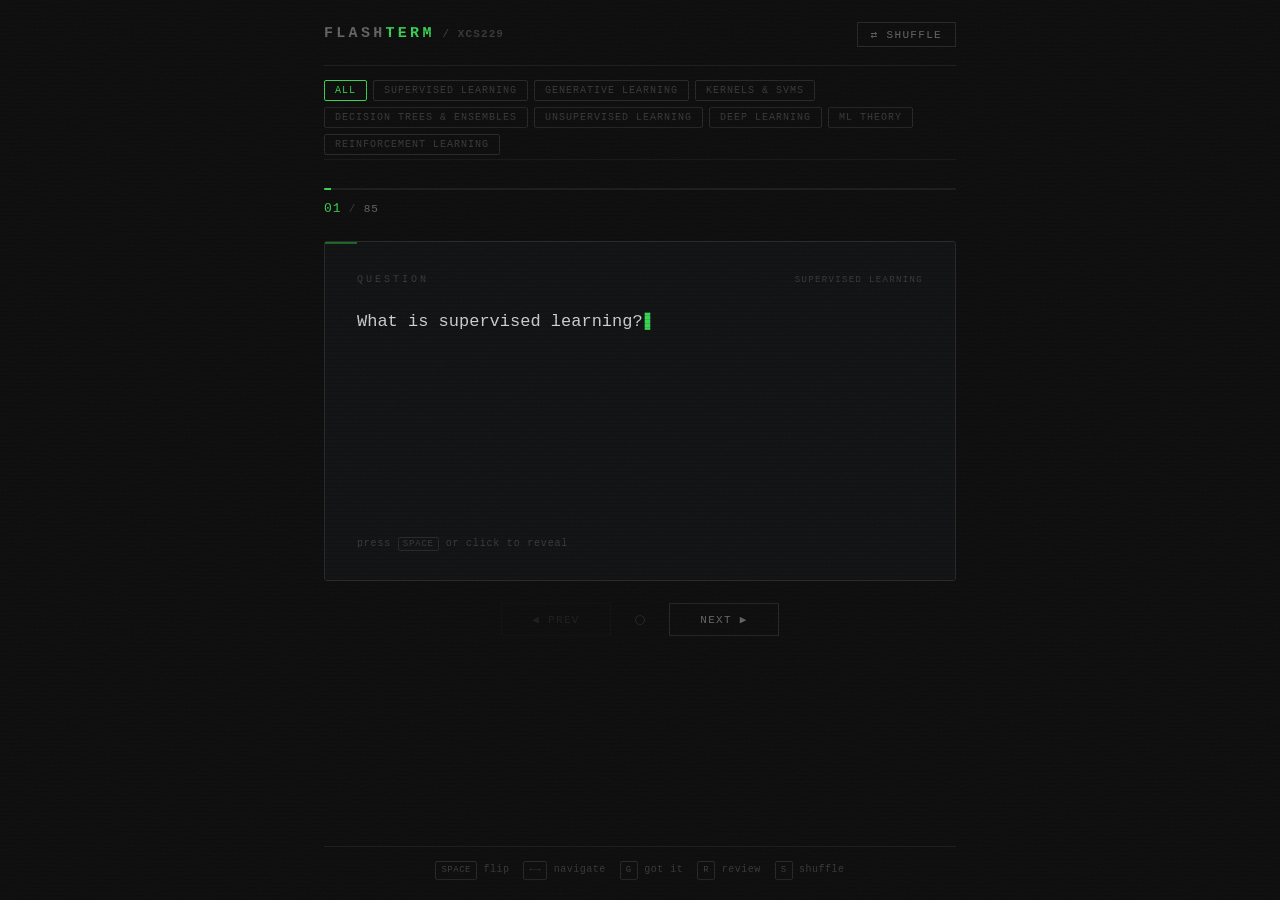
==== index.html @ 0ea3d65e "initial commit" ====
<!DOCTYPE html>
<html lang="en">
<head>
  <meta charset="UTF-8">
  <meta name="viewport" content="width=device-width, initial-scale=1.0, user-scalable=no">
  <meta name="theme-color" content="#0d0d0d">
  <meta name="apple-mobile-web-app-capable" content="yes">
  <meta name="apple-mobile-web-app-status-bar-style" content="black">
  <meta name="apple-mobile-web-app-title" content="FlashTerm">
  <meta name="description" content="XCS229 Machine Learning flashcards">
  <title>FlashTerm — XCS229</title>
  <link rel="stylesheet" href="style.css">
  <link rel="manifest" href="manifest.json">
</head>
<body>

  <div class="scanlines" aria-hidden="true"></div>

  <div class="app">

    <header class="header">
      <div class="logo">FLASH<span class="logo-accent">TERM</span><span class="logo-sub"> / XCS229</span></div>
      <div class="header-controls">
        <button id="shuffleBtn" class="ctrl-btn" aria-label="Toggle shuffle mode" aria-pressed="false">
          &#x21C4; SHUFFLE
        </button>
      </div>
    </header>

    <!-- Category filter -->
    <nav class="cat-nav" id="catNav" aria-label="Filter by topic">
      <button class="cat-btn active" data-cat="all">ALL</button>
      <!-- populated by app.js from CATEGORIES -->
    </nav>

    <main class="main">

      <div class="progress-track">
        <div class="progress-bar">
          <div class="progress-fill" id="progressFill"></div>
        </div>
        <div class="progress-meta">
          <span class="progress-counter">
            <span id="progressCurrent" class="counter-current">01</span>
            <span class="counter-sep"> / </span>
            <span id="progressTotal" class="counter-total">00</span>
          </span>
          <span id="progressStats" class="progress-stats"></span>
        </div>
      </div>

      <div
        class="card-scene"
        id="cardScene"
        role="button"
        tabindex="0"
        aria-label="Flashcard — click or press Space to flip"
      >
        <div class="card" id="card">

          <div class="card-face card-front">
            <div class="face-header">
              <span class="face-label">QUESTION</span>
              <span class="face-cat-tag" id="faceCatTag"></span>
            </div>
            <div class="face-content" id="questionText"></div>
            <div class="face-hint">press <kbd>SPACE</kbd> or click to reveal</div>
          </div>

          <div class="card-face card-back">
            <div class="face-header">
              <span class="face-label face-label--answer">ANSWER</span>
              <span class="face-cat-tag" id="faceCatTagBack"></span>
            </div>
            <div class="face-content" id="answerText"></div>
            <div class="card-actions">
              <button id="gotItBtn" class="mark-btn mark-btn--got" aria-label="Mark as got it">
                &#x2713; GOT IT
              </button>
              <button id="reviewBtn" class="mark-btn mark-btn--review" aria-label="Mark for review">
                &#x21BA; REVIEW
              </button>
            </div>
          </div>

        </div>
      </div>

      <div class="nav-row">
        <button id="prevBtn" class="nav-btn" aria-label="Previous card" disabled>&#9664; PREV</button>
        <div class="status-pip" id="statusPip" aria-label="Card status"></div>
        <button id="nextBtn" class="nav-btn" aria-label="Next card">NEXT &#9654;</button>
      </div>

    </main>

    <footer class="footer">
      <div class="kbd-row">
        <span><kbd>SPACE</kbd> flip</span>
        <span><kbd>&#8592;&#8594;</kbd> navigate</span>
        <span><kbd>G</kbd> got it</span>
        <span><kbd>R</kbd> review</span>
        <span><kbd>S</kbd> shuffle</span>
      </div>
    </footer>

  </div>

  <script src="cards.js"></script>
  <script src="app.js"></script>
</body>
</html>
---- style.css ----
/* ─── Reset ────────────────────────────────────────────────────────────────── */
*, *::before, *::after { box-sizing: border-box; margin: 0; padding: 0; }

/* ─── Tokens ────────────────────────────────────────────────────────────────── */
:root {
  --bg:           #0d0d0d;
  --bg-card:      #111213;
  --bg-card-ans:  #0a120a;
  --green:        #39d353;
  --green-glow:   rgba(57, 211, 83, 0.35);
  --green-dim:    #1d6b2a;
  --amber:        #e8a000;
  --amber-glow:   rgba(232, 160, 0, 0.35);
  --amber-dim:    #7a5000;
  --text:         #d0d0d0;
  --text-mid:     #666;
  --text-dim:     #3a3a3a;
  --border:       #1c1c1c;
  --border-mid:   #282828;
  --mono:         'Courier New', Courier, monospace;
  --flip-dur:     0.55s;
  --flip-ease:    cubic-bezier(0.4, 0, 0.2, 1);
}

/* ─── Base ──────────────────────────────────────────────────────────────────── */
html, body {
  height: 100%;
  background: var(--bg);
  color: var(--text);
  font-family: var(--mono);
  font-size: 14px;
  line-height: 1.65;
  -webkit-font-smoothing: antialiased;
}

/* ─── Scanlines overlay ─────────────────────────────────────────────────────── */
.scanlines {
  position: fixed;
  inset: 0;
  background: repeating-linear-gradient(
    to bottom,
    transparent 0px,
    transparent 3px,
    rgba(0,0,0,0.13) 3px,
    rgba(0,0,0,0.13) 4px
  );
  pointer-events: none;
  z-index: 9999;
}

/* Subtle grain via SVG noise */
body::after {
  content: '';
  position: fixed;
  inset: 0;
  background-image: url("data:image/svg+xml,%3Csvg xmlns='http://www.w3.org/2000/svg' width='300' height='300'%3E%3Cfilter id='n'%3E%3CfeTurbulence type='fractalNoise' baseFrequency='0.75' numOctaves='4' stitchTiles='stitch'/%3E%3C/filter%3E%3Crect width='300' height='300' filter='url(%23n)' opacity='0.035'/%3E%3C/svg%3E");
  pointer-events: none;
  z-index: 9998;
  opacity: 1;
}

/* ─── App shell ─────────────────────────────────────────────────────────────── */
.app {
  min-height: 100dvh;
  display: flex;
  flex-direction: column;
  max-width: 680px;
  margin: 0 auto;
  padding: 0 24px;
}

/* ─── Header ────────────────────────────────────────────────────────────────── */
.header {
  display: flex;
  justify-content: space-between;
  align-items: center;
  padding: 22px 0 18px;
  border-bottom: 1px solid var(--border);
}

.logo {
  font-size: 15px;
  font-weight: bold;
  letter-spacing: 0.22em;
  color: var(--text-mid);
  user-select: none;
}
.logo-accent { color: var(--green); }
.logo-sub    { color: var(--text-dim); font-size: 11px; letter-spacing: 0.1em; }

.ctrl-btn {
  background: transparent;
  border: 1px solid var(--border-mid);
  color: var(--text-mid);
  font-family: var(--mono);
  font-size: 11px;
  letter-spacing: 0.12em;
  padding: 5px 13px;
  cursor: pointer;
  transition: color 0.15s, border-color 0.15s, text-shadow 0.15s;
  user-select: none;
}
.ctrl-btn:hover {
  border-color: var(--green-dim);
  color: var(--green);
}
.ctrl-btn.active {
  border-color: var(--green);
  color: var(--green);
  text-shadow: 0 0 10px var(--green);
}

/* ─── Category nav ──────────────────────────────────────────────────────────── */
.cat-nav {
  display: flex;
  flex-wrap: wrap;
  gap: 6px;
  padding: 14px 0 4px;
  border-bottom: 1px solid var(--border);
}

.cat-btn {
  background: transparent;
  border: 1px solid var(--border-mid);
  color: var(--text-dim);
  font-family: var(--mono);
  font-size: 10px;
  letter-spacing: 0.1em;
  padding: 4px 10px;
  cursor: pointer;
  border-radius: 2px;
  transition: color 0.15s, border-color 0.15s;
  user-select: none;
  white-space: nowrap;
}
.cat-btn:hover {
  border-color: var(--green-dim);
  color: var(--text-mid);
}
.cat-btn.active {
  border-color: var(--green);
  color: var(--green);
}

/* ─── Category tag on card face ─────────────────────────────────────────────── */
.face-header {
  display: flex;
  align-items: baseline;
  justify-content: space-between;
  margin-bottom: 18px;
}
.face-cat-tag {
  font-size: 9px;
  letter-spacing: 0.15em;
  color: var(--text-dim);
  text-transform: uppercase;
}

/* ─── Main ──────────────────────────────────────────────────────────────────── */
.main {
  flex: 1;
  display: flex;
  flex-direction: column;
  align-items: stretch;
  padding: 28px 0 20px;
  gap: 22px;
}

/* ─── Progress ──────────────────────────────────────────────────────────────── */
.progress-track { display: flex; flex-direction: column; gap: 8px; }

.progress-bar {
  height: 2px;
  background: var(--border);
  border-radius: 1px;
  overflow: hidden;
}
.progress-fill {
  height: 100%;
  background: var(--green);
  box-shadow: 0 0 8px var(--green-glow);
  transition: width 0.35s ease;
  will-change: width;
}

.progress-meta {
  display: flex;
  justify-content: space-between;
  align-items: baseline;
  font-size: 11px;
  letter-spacing: 0.08em;
}
.progress-counter { color: var(--text-mid); }
.counter-current  { color: var(--green); font-size: 13px; }
.counter-sep      { color: var(--text-dim); }
.counter-total    { color: var(--text-mid); }

.progress-stats {
  color: var(--text-dim);
  font-size: 11px;
  letter-spacing: 0.06em;
}
.progress-stats .stat-got    { color: var(--green-dim); }
.progress-stats .stat-review { color: var(--amber-dim); }

/* ─── Card scene ────────────────────────────────────────────────────────────── */
.card-scene {
  perspective: 1400px;
  cursor: pointer;
  outline: none;
  border-radius: 3px;
}
.card-scene:focus-visible .card {
  outline: 1px solid var(--green);
  outline-offset: 3px;
}

.card {
  position: relative;
  width: 100%;
  min-height: 340px;
  transform-style: preserve-3d;
  transition: transform var(--flip-dur) var(--flip-ease);
  will-change: transform;
}
.card.flipped { transform: rotateY(180deg); }

/* ─── Card faces ────────────────────────────────────────────────────────────── */
.card-face {
  position: absolute;
  inset: 0;
  min-height: 340px;
  display: flex;
  flex-direction: column;
  padding: 30px 32px 28px;
  border: 1px solid var(--border-mid);
  border-radius: 3px;
  backface-visibility: hidden;
  -webkit-backface-visibility: hidden;
}

.card-front {
  background: var(--bg-card);
  justify-content: space-between;
}

.card-back {
  background: var(--bg-card-ans);
  border-color: var(--green-dim);
  transform: rotateY(180deg);
  justify-content: space-between;
}

/* Corner accent lines */
.card-front::before,
.card-back::before {
  content: '';
  position: absolute;
  top: 0; left: 0;
  width: 32px; height: 2px;
  background: var(--green-dim);
}
.card-back::before { background: var(--green); }

.face-label {
  font-size: 10px;
  letter-spacing: 0.3em;
  color: var(--text-dim);
  user-select: none;
}
.face-label--answer { color: var(--green); }

.face-content {
  font-size: 17px;
  line-height: 1.75;
  color: var(--text);
  flex: 1;
}

/* Blinking cursor on question face */
.card-front .face-content::after {
  content: '▋';
  display: inline-block;
  color: var(--green);
  animation: cursor-blink 1.1s step-end infinite;
  margin-left: 2px;
  font-size: 0.85em;
}

@keyframes cursor-blink {
  0%, 100% { opacity: 1; }
  50%       { opacity: 0; }
}

.face-hint {
  font-size: 10px;
  color: var(--text-dim);
  letter-spacing: 0.08em;
  margin-top: 16px;
  user-select: none;
}
.face-hint kbd {
  border: 1px solid var(--border-mid);
  padding: 1px 4px;
  border-radius: 2px;
  font-family: var(--mono);
  font-size: 9px;
  color: var(--text-dim);
}

/* ─── Card actions (back face) ──────────────────────────────────────────────── */
.card-actions {
  display: flex;
  gap: 10px;
  margin-top: 24px;
  padding-top: 20px;
  border-top: 1px solid var(--border);
}

.mark-btn {
  flex: 1;
  background: transparent;
  font-family: var(--mono);
  font-size: 11px;
  letter-spacing: 0.14em;
  padding: 10px 8px;
  cursor: pointer;
  transition: color 0.15s, border-color 0.15s, background 0.15s, text-shadow 0.15s;
  border-radius: 2px;
  user-select: none;
}

.mark-btn--got {
  border: 1px solid var(--green-dim);
  color: var(--green-dim);
}
.mark-btn--got:hover,
.mark-btn--got.active {
  border-color: var(--green);
  color: var(--green);
  background: rgba(57, 211, 83, 0.06);
  text-shadow: 0 0 10px var(--green-glow);
}

.mark-btn--review {
  border: 1px solid var(--amber-dim);
  color: var(--amber-dim);
}
.mark-btn--review:hover,
.mark-btn--review.active {
  border-color: var(--amber);
  color: var(--amber);
  background: rgba(232, 160, 0, 0.06);
  text-shadow: 0 0 10px var(--amber-glow);
}

/* ─── Nav row ───────────────────────────────────────────────────────────────── */
.nav-row {
  display: flex;
  align-items: center;
  justify-content: center;
  gap: 24px;
}

.nav-btn {
  background: transparent;
  border: 1px solid var(--border-mid);
  color: var(--text-mid);
  font-family: var(--mono);
  font-size: 11px;
  letter-spacing: 0.12em;
  padding: 9px 22px;
  cursor: pointer;
  min-width: 110px;
  transition: color 0.15s, border-color 0.15s;
  user-select: none;
}
.nav-btn:hover:not(:disabled) {
  border-color: var(--text-mid);
  color: var(--text);
}
.nav-btn:disabled {
  opacity: 0.2;
  cursor: default;
}

/* Status pip */
.status-pip {
  width: 10px;
  height: 10px;
  border-radius: 50%;
  border: 1px solid var(--border-mid);
  flex-shrink: 0;
  transition: background 0.2s, border-color 0.2s, box-shadow 0.2s;
}
.status-pip.got    {
  background: var(--green);
  border-color: var(--green);
  box-shadow: 0 0 8px var(--green-glow);
}
.status-pip.review {
  background: var(--amber);
  border-color: var(--amber);
  box-shadow: 0 0 8px var(--amber-glow);
}

/* ─── Footer ────────────────────────────────────────────────────────────────── */
.footer {
  padding: 14px 0 20px;
  border-top: 1px solid var(--border);
}

.kbd-row {
  display: flex;
  flex-wrap: wrap;
  justify-content: center;
  gap: 4px 14px;
  font-size: 10px;
  color: var(--text-dim);
  letter-spacing: 0.05em;
  user-select: none;
}
.kbd-row kbd {
  display: inline-block;
  border: 1px solid var(--border-mid);
  padding: 1px 5px;
  border-radius: 2px;
  font-family: var(--mono);
  font-size: 9px;
  color: #3e3e3e;
}

/* ─── Responsive ────────────────────────────────────────────────────────────── */
@media (max-width: 480px) {
  .app { padding: 0 16px; }

  .face-content { font-size: 15px; }

  .card-face { padding: 24px 22px 22px; }

  .main { gap: 18px; padding: 20px 0 16px; }

  .nav-btn { min-width: 90px; padding: 9px 14px; }
}
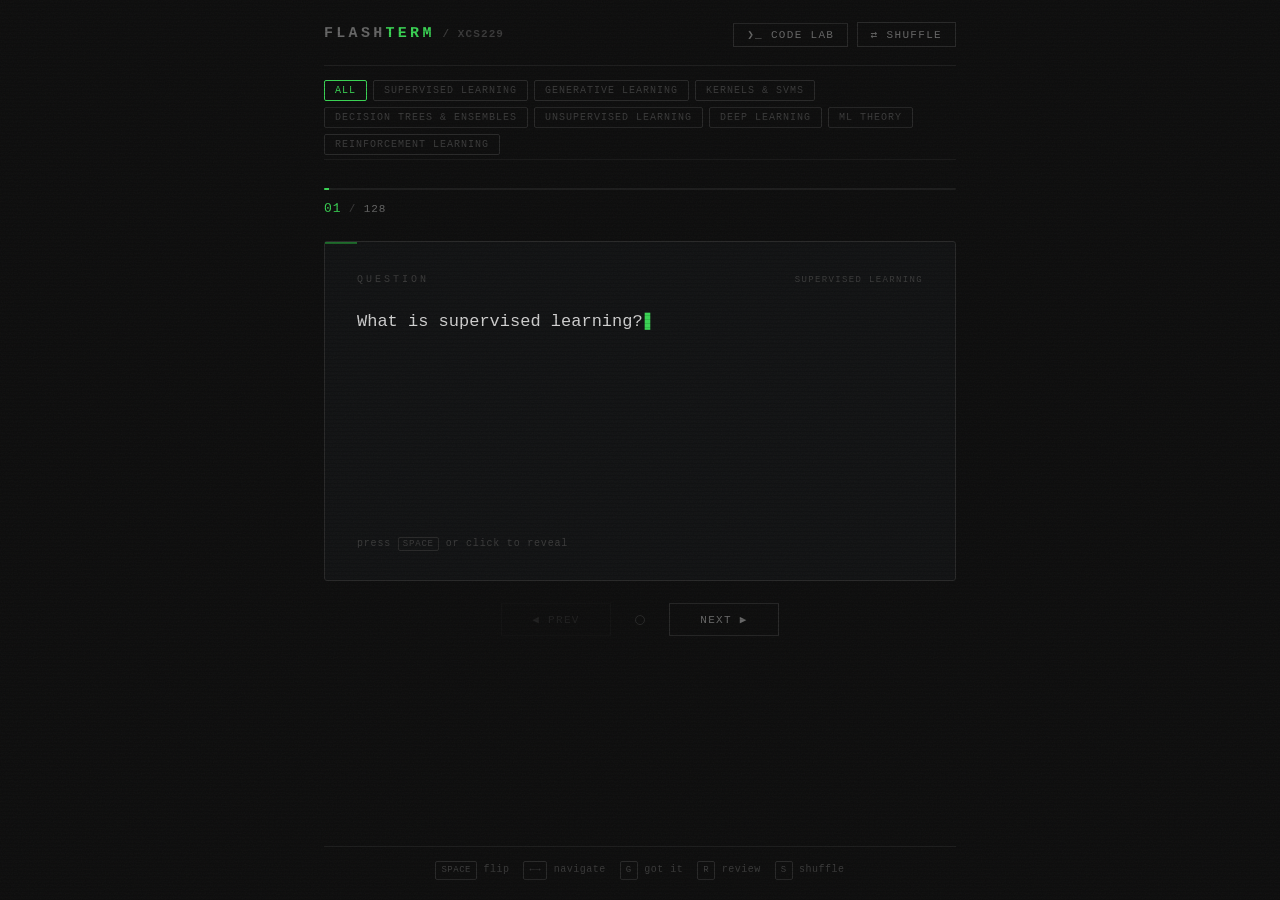
==== commit c6ae0c25: "add coding challenges" ====
--- a/index.html
+++ b/index.html
@@ -21,6 +21,7 @@
     <header class="header">
       <div class="logo">FLASH<span class="logo-accent">TERM</span><span class="logo-sub"> / XCS229</span></div>
       <div class="header-controls">
+        <a href="code.html" class="ctrl-btn" style="text-decoration:none">&#x276F;_ CODE LAB</a>
         <button id="shuffleBtn" class="ctrl-btn" aria-label="Toggle shuffle mode" aria-pressed="false">
           &#x21C4; SHUFFLE
         </button>
@@ -64,7 +65,10 @@
               <span class="face-cat-tag" id="faceCatTag"></span>
             </div>
             <div class="face-content" id="questionText"></div>
-            <div class="face-hint">press <kbd>SPACE</kbd> or click to reveal</div>
+            <div class="face-hint">
+              <span class="kbd-hint">press <kbd>SPACE</kbd> or click to reveal</span>
+              <span class="touch-hint">tap to reveal</span>
+            </div>
           </div>
 
           <div class="card-face card-back">
--- a/style.css
+++ b/style.css
@@ -117,6 +117,7 @@
   gap: 6px;
   padding: 14px 0 4px;
   border-bottom: 1px solid var(--border);
+  /* on mobile this becomes a horizontal scroll strip */
 }
 
 .cat-btn {
@@ -307,6 +308,14 @@
   font-size: 9px;
   color: var(--text-dim);
 }
+/* on touch devices, replace keyboard hint with "tap" */
+@media (hover: none) and (pointer: coarse) {
+  .face-hint .kbd-hint { display: none; }
+  .face-hint .touch-hint { display: inline; }
+}
+@media (hover: hover) {
+  .face-hint .touch-hint { display: none; }
+}
 
 /* ─── Card actions (back face) ──────────────────────────────────────────────── */
 .card-actions {
@@ -437,8 +446,28 @@
   .face-content { font-size: 15px; }
 
   .card-face { padding: 24px 22px 22px; }
+  .card-face, .card { min-height: 280px; }
 
   .main { gap: 18px; padding: 20px 0 16px; }
 
   .nav-btn { min-width: 90px; padding: 9px 14px; }
-}
+
+  /* category nav: single horizontal scroll row on mobile */
+  .cat-nav {
+    flex-wrap: nowrap;
+    overflow-x: auto;
+    -webkit-overflow-scrolling: touch;
+    scrollbar-width: none;
+    padding-bottom: 10px;
+    gap: 6px;
+  }
+  .cat-nav::-webkit-scrollbar { display: none; }
+  .cat-btn { flex-shrink: 0; padding: 5px 12px; font-size: 10px; }
+
+  /* hide keyboard shortcut bar — useless on touch */
+  .footer { display: none; }
+
+  /* bigger touch targets for mark buttons */
+  .mark-btn { padding: 14px 8px; font-size: 12px; }
+  .nav-btn  { padding: 12px 14px; }
+}
